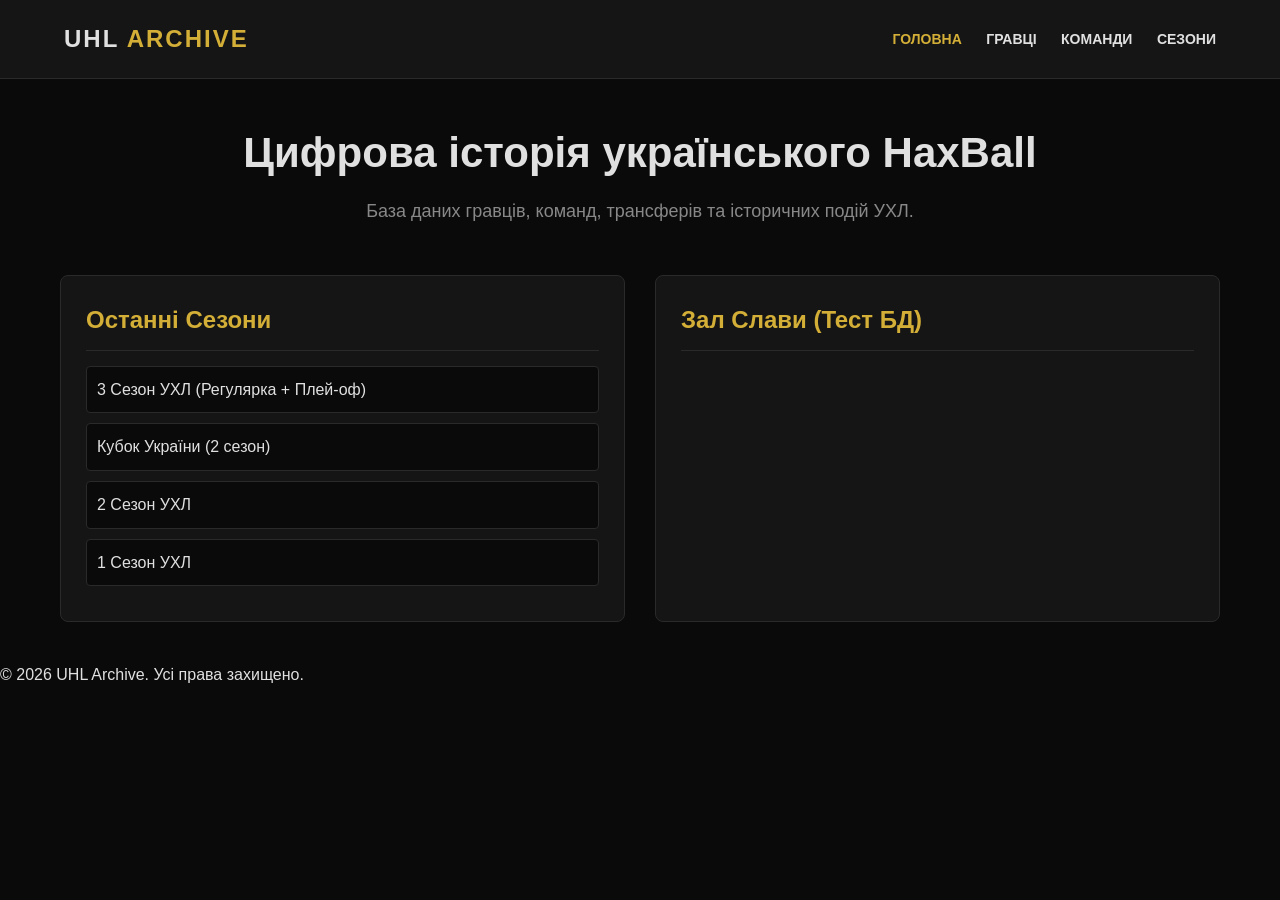
==== index.html @ f2d45ee5 "Add files via upload" ====
<!DOCTYPE html>
<html lang="uk">
<head>
    <meta charset="UTF-8">
    <meta name="viewport" content="width=device-width, initial-scale=1.0">
    <title>UHL ARCHIVE | Головна</title>
    <link rel="stylesheet" href="style.css">
</head>
<body>
    <header class="navbar">
        <div class="logo">UHL <span>ARCHIVE</span></div>
        <nav>
            <a href="index.html" class="active">Головна</a>
            <a href="#">Гравці</a>
            <a href="#">Команди</a>
            <a href="#">Сезони</a>
        </nav>
    </header>

    <main class="container">
        <section class="hero">
            <h1>Цифрова історія українського HaxBall</h1>
            <p>База даних гравців, команд, трансферів та історичних подій УХЛ.</p>
        </section>

        <section class="dashboard">
            <div class="card">
                <h2>Останні Сезони</h2>
                <ul class="season-list">
                    <li><a href="#">3 Сезон УХЛ (Регулярка + Плей-оф)</a></li>
                    <li><a href="#">Кубок України (2 сезон)</a></li>
                    <li><a href="#">2 Сезон УХЛ</a></li>
                    <li><a href="#">1 Сезон УХЛ</a></li>
                </ul>
            </div>
            
            <div class="card">
                <h2>Зал Слави (Тест БД)</h2>
                <div id="featured-players" class="grid-list">
                    <!-- Заповнюється через JS -->
                </div>
            </div>
        </section>
    </main>

    <footer>
        <p>© 2026 UHL Archive. Усі права захищено.</p>
    </footer>

    <script src="script.js"></script>
</body>
</html>
---- style.css ----
/* Базові змінні - Темна палітра */
:root {
    --bg-dark: #0a0a0a;
    --bg-card: #151515;
    --text-main: #e0e0e0;
    --text-muted: #888888;
    --accent: #d4af37; /* Золотий колір для залу слави та акцентів */
    --accent-hover: #f1c40f;
    --border-color: #2a2a2a;
}

* {
    margin: 0;
    padding: 0;
    box-sizing: border-box;
    font-family: 'Segoe UI', Roboto, Helvetica, Arial, sans-serif;
}

body {
    background-color: var(--bg-dark);
    color: var(--text-main);
    line-height: 1.6;
}

a {
    color: var(--text-main);
    text-decoration: none;
    transition: color 0.2s;
}

a:hover {
    color: var(--accent);
}

/* Навігація */
.navbar {
    display: flex;
    justify-content: space-between;
    align-items: center;
    padding: 20px 5%;
    background-color: var(--bg-card);
    border-bottom: 1px solid var(--border-color);
}

.logo {
    font-size: 24px;
    font-weight: bold;
    letter-spacing: 2px;
}

.logo span {
    color: var(--accent);
}

.navbar nav a {
    margin-left: 20px;
    font-size: 14px;
    text-transform: uppercase;
    font-weight: 600;
}

.navbar nav a.active {
    color: var(--accent);
}

/* Основний контейнер */
.container {
    max-width: 1200px;
    margin: 0 auto;
    padding: 40px 20px;
}

/* Герой блок (Головна) */
.hero {
    text-align: center;
    margin-bottom: 50px;
}

.hero h1 {
    font-size: 42px;
    margin-bottom: 10px;
}

.hero p {
    color: var(--text-muted);
    font-size: 18px;
}

/* Картки та сітки */
.dashboard {
    display: grid;
    grid-template-columns: repeat(auto-fit, minmax(300px, 1fr));
    gap: 30px;
}

.card {
    background-color: var(--bg-card);
    padding: 25px;
    border-radius: 8px;
    border: 1px solid var(--border-color);
}

.card h2 {
    border-bottom: 1px solid var(--border-color);
    padding-bottom: 10px;
    margin-bottom: 15px;
    color: var(--accent);
}

.season-list li {
    list-style: none;
    margin-bottom: 10px;
    padding: 10px;
    background: var(--bg-dark);
    border: 1px solid var(--border-color);
    border-radius: 4px;
}

/* Профіль гравця */
.profile-header {
    display: flex;
    align-items: center;
    gap: 20px;
    margin-bottom: 30px;
    padding: 20px;
    background-color: var(--bg-card);
    border-radius: 8px;
    border: 1px solid var(--border-color);
}

.avatar {
    width: 80px;
    height: 80px;
    background-color: var(--accent);
    color: var(--bg-dark);
    display: flex;
    align-items: center;
    justify-content: center;
    font-size: 32px;
    font-weight: bold;
    border-radius: 50%;
}

.profile-info h1 {
    font-size: 32px;
}

.subtitle {
    color: var(--text-muted);
}

/* Статистика */
.stats-grid {
    display: grid;
    grid-template-columns: repeat(auto-fit, minmax(200px, 1fr));
    gap: 20px;
    margin-bottom: 30px;
}

.stat-box {
    background-color: var(--bg-card);
    padding: 20px;
    text-align: center;
    border-radius: 8px;
    border: 1px solid var(--border-color);
}

.stat-box h3 {
    font-size: 14px;
    color: var(--text-muted);
    text-transform: uppercase;
}

.stat-box p {
    font-size: 36px;
    font-weight: bold;
    color: var(--text-main);
}

/* Динамічні списки JS */
.grid-list {
    display: flex;
    flex-direction: column;
    gap: 10px;
}

.player-item {
    display: flex;
    justify-content: space-between;
    background: var(--bg-dark);
    padding: 10px 15px;
    border: 1px solid var(--border-color);
    border-radius: 4px;
}

.history-list li {
    list-style: none;
    padding: 10px 0;
    border-bottom: 1px solid var(--border-color);
}
.history-list li:last-child {
    border-bottom: none;
}
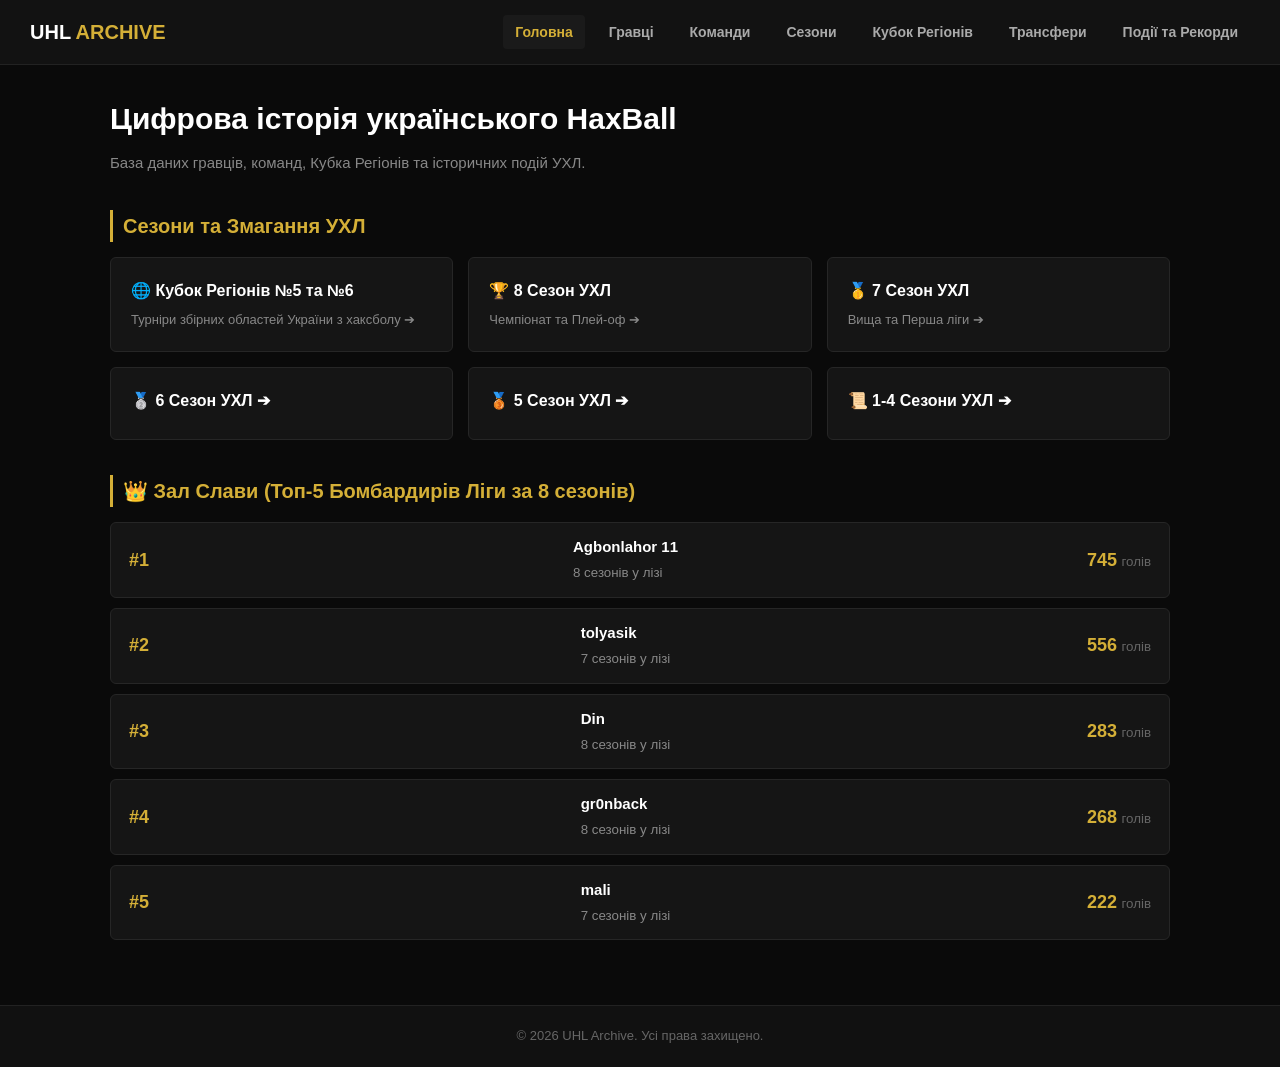
==== commit 244406d9: "Add files via upload" ====
--- a/index.html
+++ b/index.html
@@ -2,43 +2,108 @@
 <html lang="uk">
 <head>
     <meta charset="UTF-8">
+    <meta http-equiv="Content-Type" content="text/html; charset=UTF-8">
     <meta name="viewport" content="width=device-width, initial-scale=1.0">
-    <title>UHL ARCHIVE | Головна</title>
-    <link rel="stylesheet" href="style.css">
+    <title>UHL ARCHIVE | Цифрова історія українського HaxBall</title>
+    <style>
+        * { box-sizing: border-box; margin: 0; padding: 0; }
+        body { background-color: #0a0a0a; color: #e0e0e0; font-family: 'Segoe UI', Tahoma, Geneva, Verdana, sans-serif; line-height: 1.6; display: flex; flex-direction: column; min-height: 100vh; }
+        .navbar { background: #121212; border-bottom: 1px solid #222; padding: 15px 30px; display: flex; justify-content: space-between; align-items: center; position: sticky; top: 0; z-index: 100; }
+        .navbar .logo { font-size: 20px; font-weight: 800; color: #fff; }
+        .navbar .logo span { color: #d4af37; }
+        .navbar nav { display: flex; gap: 12px; }
+        .navbar nav a { color: #aaa; text-decoration: none; font-size: 14px; font-weight: 600; padding: 6px 12px; border-radius: 4px; transition: 0.2s; }
+        .navbar nav a:hover, .navbar nav a.active { color: #d4af37; background: #1a1a1a; }
+        .container { max-width: 1100px; margin: 0 auto; padding: 30px 20px; flex: 1; width: 100%; }
+        .hero { margin-bottom: 35px; }
+        .hero h1 { font-size: 30px; color: #fff; margin-bottom: 8px; }
+        .hero p { color: #888; font-size: 15px; }
+        .section { margin-bottom: 35px; }
+        .section h2 { color: #d4af37; font-size: 20px; margin-bottom: 15px; border-left: 3px solid #d4af37; padding-left: 10px; }
+        .card-grid { display: grid; grid-template-columns: repeat(auto-fill, minmax(260px, 1fr)); gap: 15px; }
+        .card { background: #151515; border: 1px solid #262626; border-radius: 6px; padding: 20px; text-decoration: none; color: inherit; display: block; transition: 0.2s; }
+        .card:hover { border-color: #d4af37; background: #1c1c1c; transform: translateY(-2px); }
+        .card h3 { color: #fff; font-size: 16px; margin-bottom: 6px; }
+        .card p { color: #888; font-size: 13px; }
+        .player-card-mini { background: #151515; border: 1px solid #262626; border-radius: 6px; padding: 12px 18px; display: flex; align-items: center; justify-content: space-between; margin-bottom: 10px; }
+        .player-card-mini .rank { font-size: 18px; font-weight: 800; color: #d4af37; width: 35px; }
+        .player-card-mini .info strong { display: block; font-size: 15px; color: #fff; }
+        footer { background: #111; border-top: 1px solid #222; text-align: center; padding: 20px; color: #666; font-size: 13px; }
+    </style>
 </head>
 <body>
     <header class="navbar">
         <div class="logo">UHL <span>ARCHIVE</span></div>
         <nav>
             <a href="index.html" class="active">Головна</a>
-            <a href="#">Гравці</a>
-            <a href="#">Команди</a>
-            <a href="#">Сезони</a>
+            <a href="players.html">Гравці</a>
+            <a href="teams.html">Команди</a>
+            <a href="seasons.html">Сезони</a>
+            <a href="regions.html">Кубок Регіонів</a>
+            <a href="transfers.html">Трансфери</a>
+            <a href="events.html">Події та Рекорди</a>
         </nav>
     </header>
 
     <main class="container">
-        <section class="hero">
+        <div class="hero">
             <h1>Цифрова історія українського HaxBall</h1>
-            <p>База даних гравців, команд, трансферів та історичних подій УХЛ.</p>
+            <p>База даних гравців, команд, Кубка Регіонів та історичних подій УХЛ.</p>
+        </div>
+
+        <section class="section">
+            <h2>Сезони та Змагання УХЛ</h2>
+            <div class="card-grid">
+                <a href="regions.html" class="card">
+                    <h3>🌐 Кубок Регіонів №5 та №6</h3>
+                    <p>Турніри збірних областей України з хаксболу ➔</p>
+                </a>
+                <a href="seasons.html" class="card">
+                    <h3>🏆 8 Сезон УХЛ</h3>
+                    <p>Чемпіонат та Плей-оф ➔</p>
+                </a>
+                <a href="seasons.html" class="card">
+                    <h3>🥇 7 Сезон УХЛ</h3>
+                    <p>Вища та Перша ліги ➔</p>
+                </a>
+                <a href="seasons.html" class="card">
+                    <h3>🥈 6 Сезон УХЛ ➔</h3>
+                </a>
+                <a href="seasons.html" class="card">
+                    <h3>🥉 5 Сезон УХЛ ➔</h3>
+                </a>
+                <a href="seasons.html" class="card">
+                    <h3>📜 1-4 Сезони УХЛ ➔</h3>
+                </a>
+            </div>
         </section>
 
-        <section class="dashboard">
-            <div class="card">
-                <h2>Останні Сезони</h2>
-                <ul class="season-list">
-                    <li><a href="#">3 Сезон УХЛ (Регулярка + Плей-оф)</a></li>
-                    <li><a href="#">Кубок України (2 сезон)</a></li>
-                    <li><a href="#">2 Сезон УХЛ</a></li>
-                    <li><a href="#">1 Сезон УХЛ</a></li>
-                </ul>
+        <section class="section">
+            <h2>👑 Зал Слави (Топ-5 Бомбардирів Ліги за 8 сезонів)</h2>
+            <div class="player-card-mini">
+                <div class="rank">#1</div>
+                <div class="info"><strong>Agbonlahor 11</strong><small style="color: #888;">8 сезонів у лізі</small></div>
+                <div><span style="color: #d4af37; font-weight: bold; font-size: 18px;">745</span> <small style="color: #666;">голів</small></div>
             </div>
-            
-            <div class="card">
-                <h2>Зал Слави (Тест БД)</h2>
-                <div id="featured-players" class="grid-list">
-                    <!-- Заповнюється через JS -->
-                </div>
+            <div class="player-card-mini">
+                <div class="rank">#2</div>
+                <div class="info"><strong>tolyasik</strong><small style="color: #888;">7 сезонів у лізі</small></div>
+                <div><span style="color: #d4af37; font-weight: bold; font-size: 18px;">556</span> <small style="color: #666;">голів</small></div>
+            </div>
+            <div class="player-card-mini">
+                <div class="rank">#3</div>
+                <div class="info"><strong>Din</strong><small style="color: #888;">8 сезонів у лізі</small></div>
+                <div><span style="color: #d4af37; font-weight: bold; font-size: 18px;">283</span> <small style="color: #666;">голів</small></div>
+            </div>
+            <div class="player-card-mini">
+                <div class="rank">#4</div>
+                <div class="info"><strong>gr0nback</strong><small style="color: #888;">8 сезонів у лізі</small></div>
+                <div><span style="color: #d4af37; font-weight: bold; font-size: 18px;">268</span> <small style="color: #666;">голів</small></div>
+            </div>
+            <div class="player-card-mini">
+                <div class="rank">#5</div>
+                <div class="info"><strong>mali</strong><small style="color: #888;">7 сезонів у лізі</small></div>
+                <div><span style="color: #d4af37; font-weight: bold; font-size: 18px;">222</span> <small style="color: #666;">голів</small></div>
             </div>
         </section>
     </main>
@@ -46,7 +111,5 @@
     <footer>
         <p>© 2026 UHL Archive. Усі права захищено.</p>
     </footer>
-
-    <script src="script.js"></script>
 </body>
 </html>
